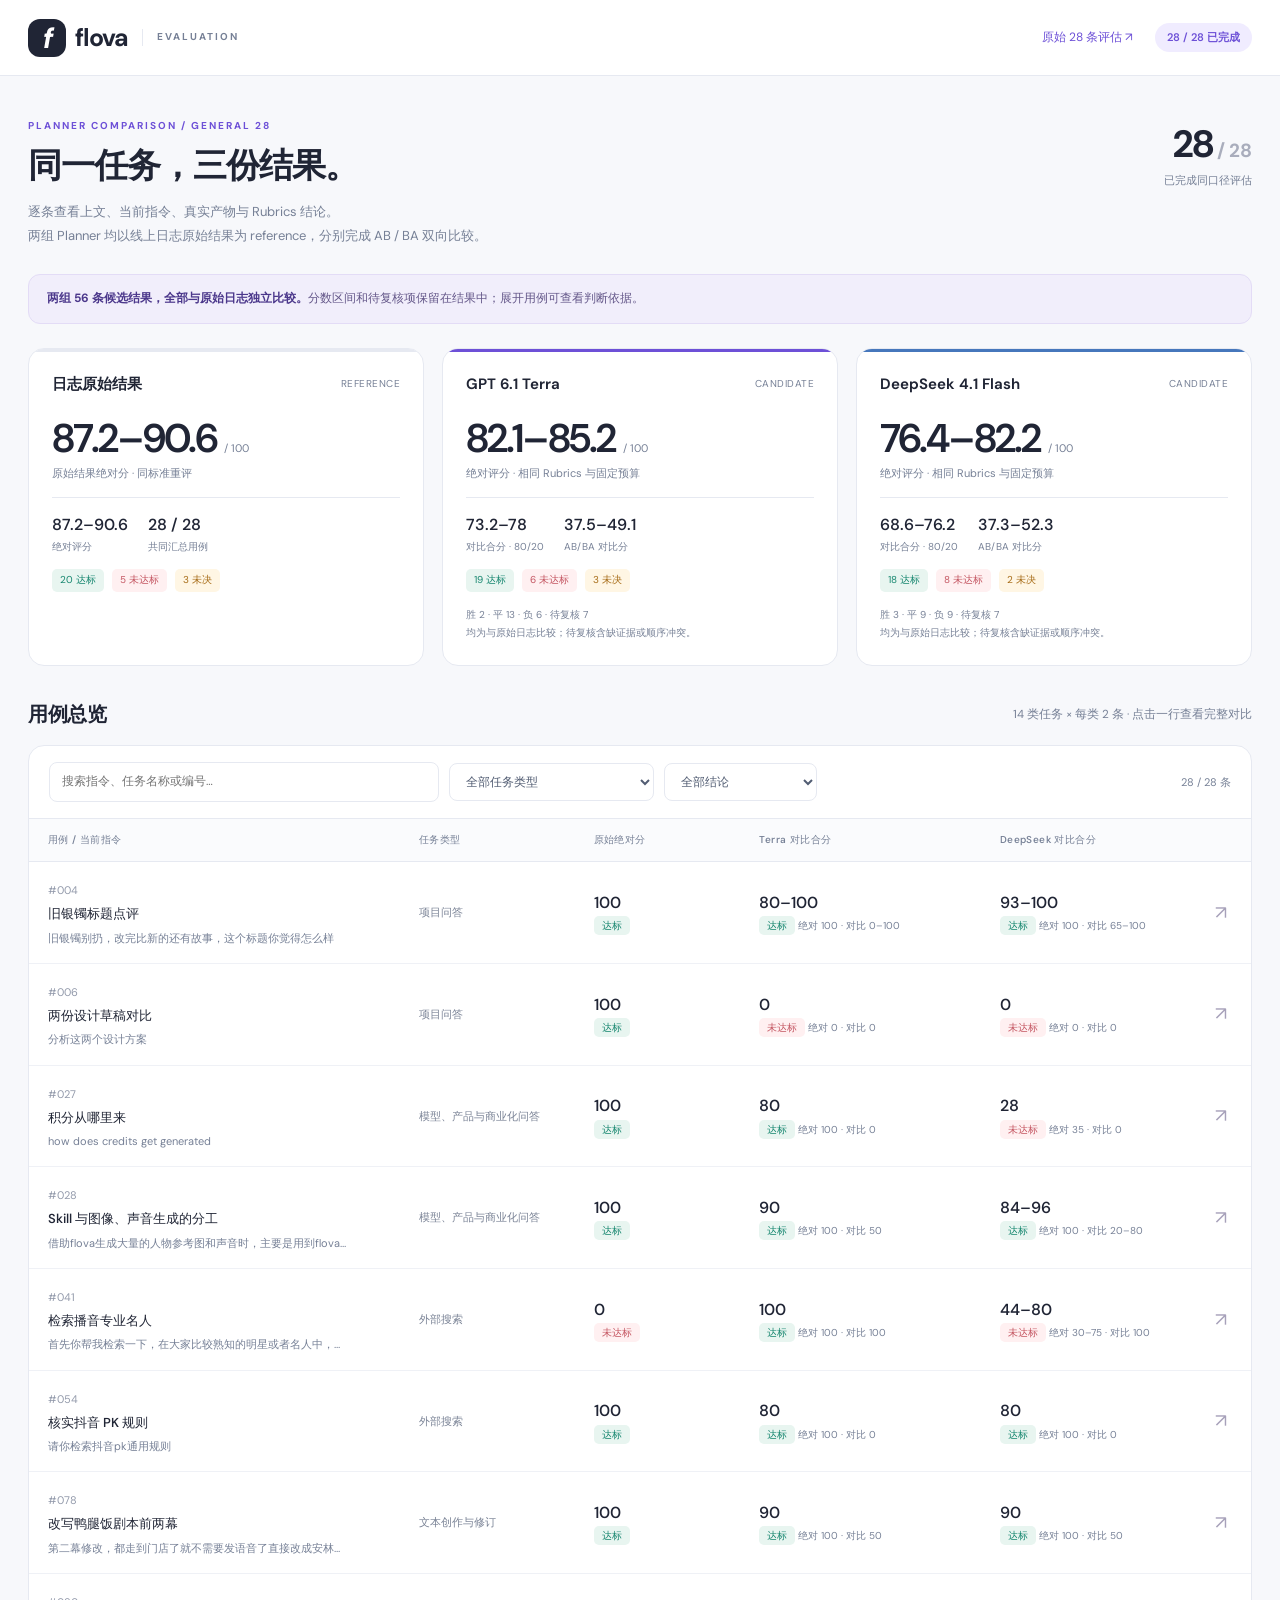
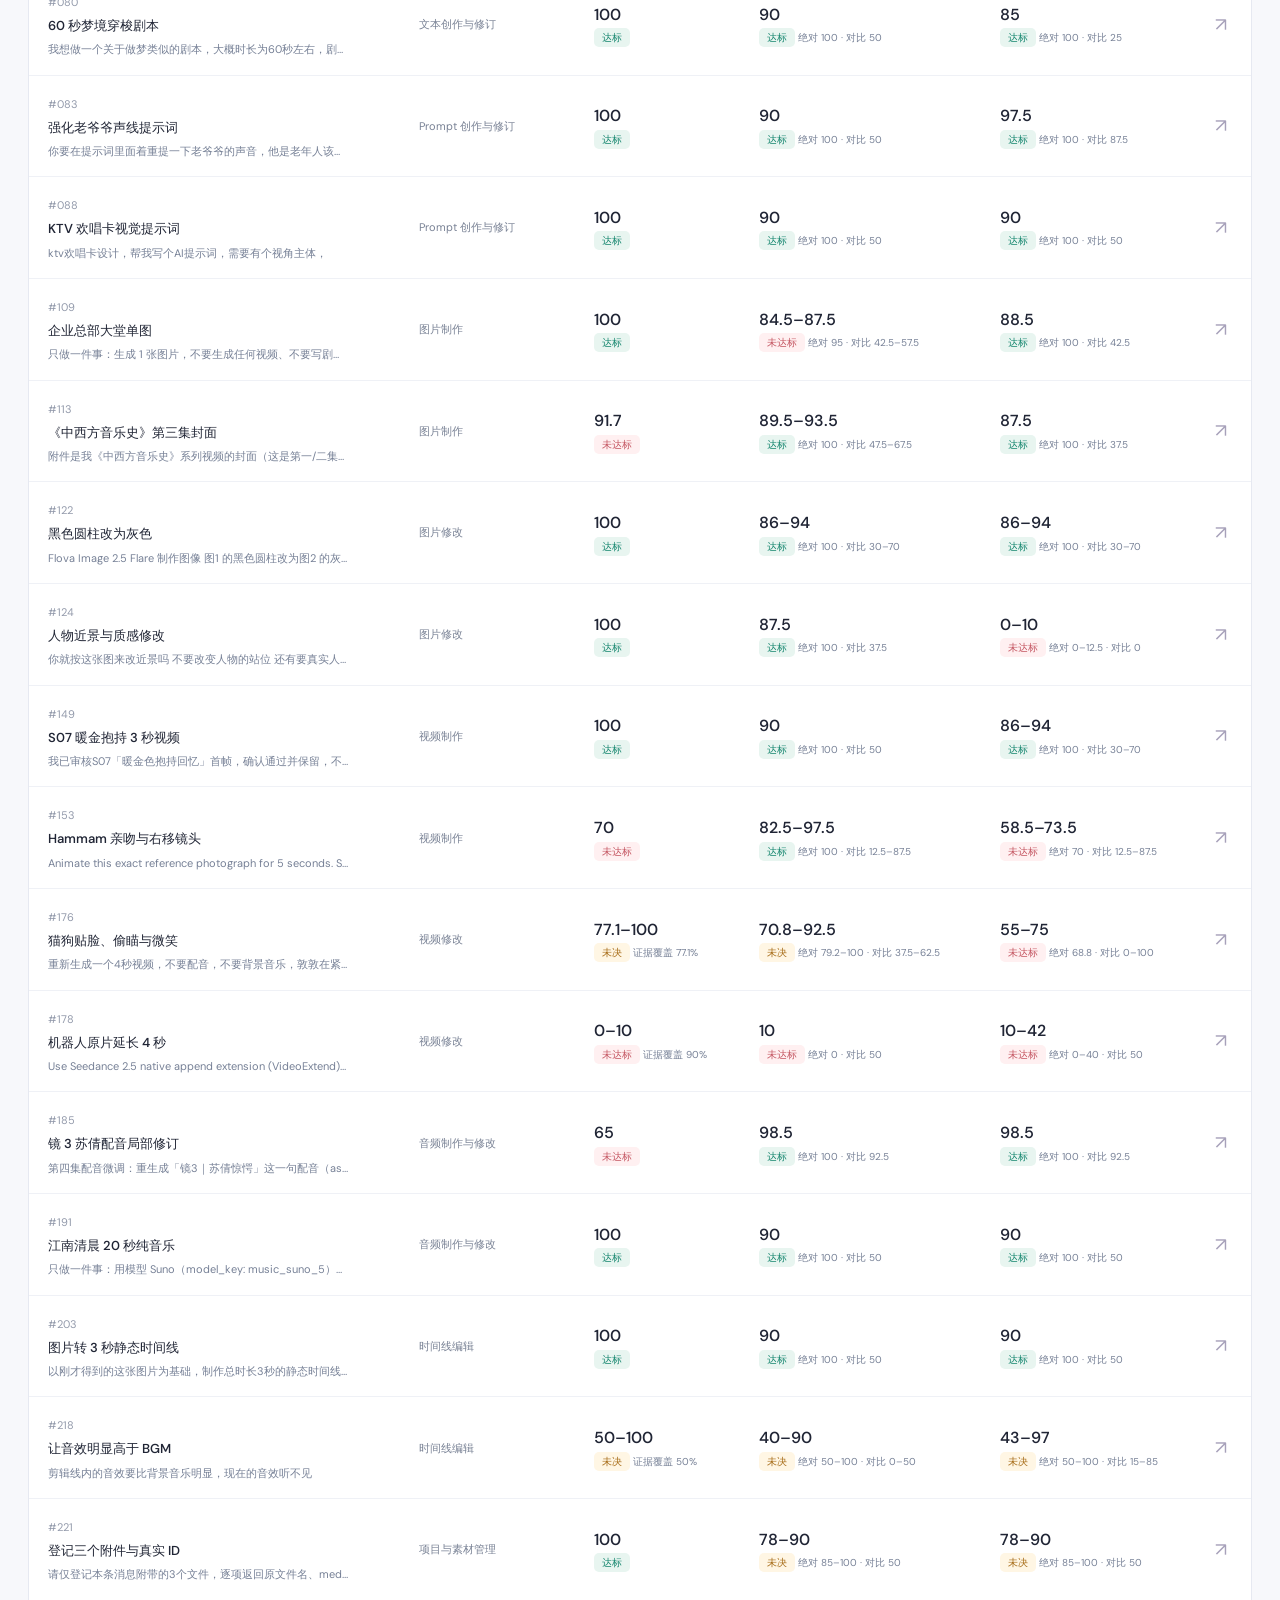
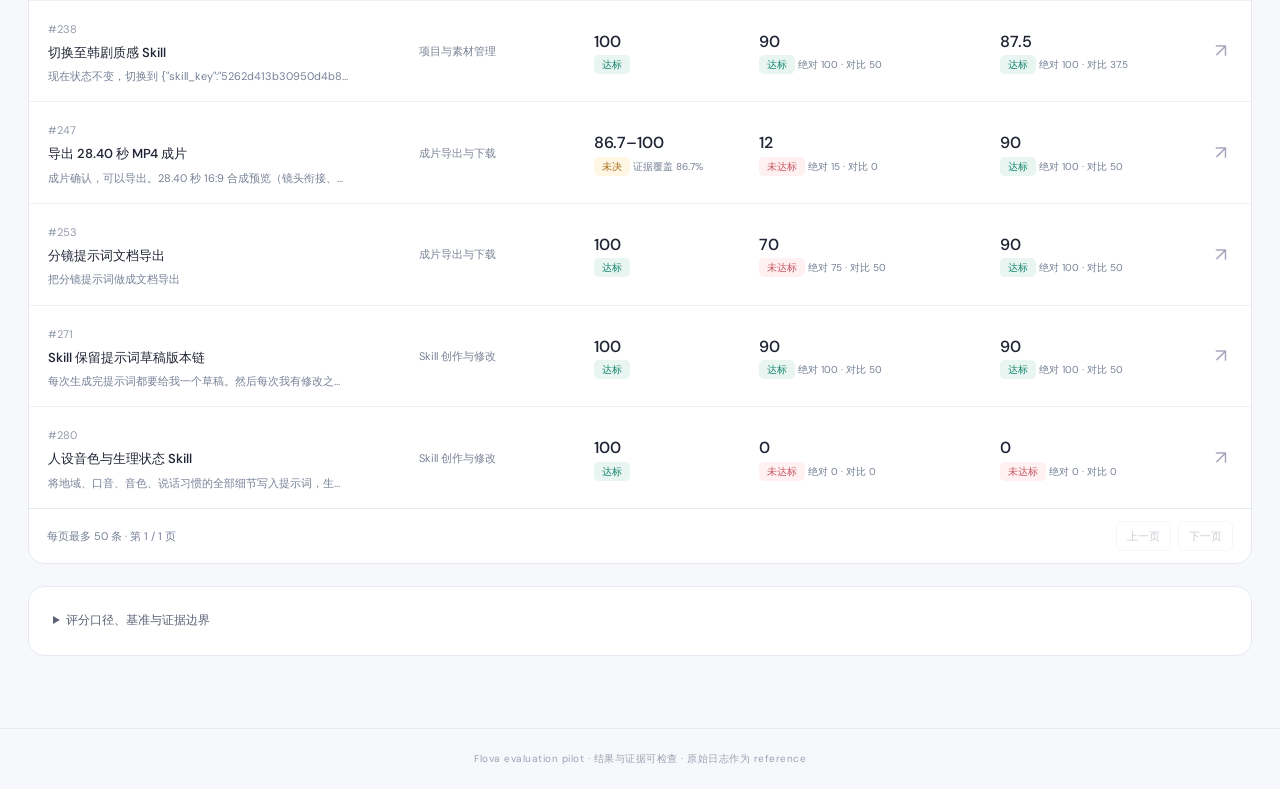
==== docs/planner-comparison/index.html @ 3f425735 "Publish 28-case planner comparison with multimodal judgments" ====
<!doctype html><html lang="zh-CN"><head><meta charset="utf-8"><meta name="viewport" content="width=device-width,initial-scale=1"><title>Flova · Planner 评估对比</title><meta name="description" content="28 条同题评估：历史原始结果、GPT 6.1 Terra 与 DeepSeek 4.1 Flash。逐项 Rubrics、真实产物、AB/BA 双向比较与评分证据。"><link rel="stylesheet" href="styles.css"></head><body>
<header class="topbar"><a class="brand" href="#"><span class="brandmark">f</span>flova <span class="brandtype">EVALUATION</span></a><div class="toplinks"><a href="../">原始 28 条评估 ↗</a><span class="livepill" id="phase">正在载入</span></div></header>
<main id="app"><div class="loading">正在载入评估结果…</div></main><footer>Flova evaluation pilot · 结果与证据可检查 · 原始日志作为 reference</footer><dialog id="evidence-dialog"><div class="dialoghead"><strong id="evidence-title">证据</strong><button aria-label="关闭证据" id="close-dialog">✕</button></div><pre id="evidence-content"></pre></dialog><script src="app.js"></script></body></html>
---- docs/planner-comparison/styles.css ----
@import url('https://fonts.googleapis.com/css2?family=DM+Sans:wght@400;500;600;700&display=swap');
:root{--bg:#f7f8fb;--paper:#fff;--ink:#202535;--muted:#768096;--line:#e6e9f1;--purple:#6d50d7;--purplebg:#f0ecff;--green:#15866e;--greenbg:#e8f5f0;--red:#c45561;--redbg:#fff0f1;--amber:#a66b16;--amberbg:#fff6e4;--blue:#4677bc;--radius:16px}*{box-sizing:border-box}body{margin:0;background:var(--bg);color:var(--ink);font:14px/1.65 'DM Sans',-apple-system,BlinkMacSystemFont,'PingFang SC','Microsoft YaHei',sans-serif}button,input,select{font:inherit}button,a,summary{ -webkit-tap-highlight-color:transparent}button{cursor:pointer}a{color:var(--purple);text-decoration:none}a:hover{text-decoration:underline}.topbar{height:76px;display:flex;align-items:center;justify-content:space-between;padding:0 max(28px,calc((100vw - 1400px)/2));border-bottom:1px solid var(--line);background:#fff}.brand{display:flex;align-items:center;gap:9px;font-size:25px;font-weight:700;letter-spacing:-1px;color:var(--ink)}.brand:hover{text-decoration:none}.brandmark{background:var(--ink);color:#fff;border-radius:12px;font-size:29px;line-height:38px;text-align:center;width:38px;font-style:italic}.brandtype{font-size:10px;letter-spacing:2px;color:var(--muted);border-left:1px solid var(--line);padding-left:14px;margin-left:5px}.toplinks{display:flex;align-items:center;gap:22px;font-size:12px}.livepill{background:var(--purplebg);color:var(--purple);padding:5px 12px;border-radius:30px;font-size:11px;font-weight:600}main{max-width:1456px;padding:42px 28px 72px;margin:auto}.eyebrow{font-size:10px;letter-spacing:2px;font-weight:700;color:var(--purple);text-transform:uppercase}.hero{display:flex;align-items:flex-start;justify-content:space-between;gap:25px;margin-bottom:26px}h1{font-size:34px;line-height:1.3;letter-spacing:-1px;margin:9px 0 12px;font-weight:650}h2{font-size:20px;letter-spacing:-.4px;margin:0 0 14px}h3{font-size:15px;margin:0 0 8px}p{margin:8px 0 12px}.sub{color:var(--muted);font-size:13px;max-width:800px;line-height:1.85}.heroindex{min-width:125px;text-align:right;margin-top:6px}.heroindex strong{font-size:38px;line-height:1.1;letter-spacing:-2px}.heroindex span{display:block;font-size:11px;color:var(--muted);margin-top:5px}.panel{background:var(--paper);border:1px solid var(--line);border-radius:var(--radius);padding:24px}.notice{background:#f1eefb;border:1px solid #e3dcf6;border-radius:12px;padding:14px 18px;font-size:12px;color:#645789;margin-bottom:24px}.notice strong{color:#4b378b}.cards{display:grid;grid-template-columns:repeat(3,minmax(0,1fr));gap:18px;margin-bottom:26px}.metriccard{padding:23px;background:#fff;border-radius:var(--radius);border:1px solid var(--line);position:relative;overflow:hidden}.metriccard::before{content:'';position:absolute;left:0;top:0;right:0;height:3px;background:var(--line)}.metriccard.terra::before{background:var(--purple)}.metriccard.deepseek::before{background:var(--blue)}.modelhead{display:flex;align-items:center;justify-content:space-between;gap:12px}.modelname{font-size:15px;font-weight:650}.modelrole{font-size:10px;letter-spacing:.5px;color:var(--muted)}.bigscore{font-size:40px;line-height:1.3;font-weight:600;letter-spacing:-2px;margin:16px 0 0}.bigscore small{font-size:11px;color:var(--muted);letter-spacing:0;font-weight:400;margin-left:8px}.metriccaption{color:var(--muted);font-size:11px;margin:0 0 15px}.minorstats{display:flex;gap:20px;border-top:1px solid var(--line);padding-top:14px}.minorstats div{display:flex;flex-direction:column}.minorstats strong{font-size:16px;font-weight:550}.minorstats span{font-size:10px;color:var(--muted)}.tags{display:flex;gap:8px;flex-wrap:wrap;margin-top:14px}.tag{font-size:10px;border-radius:5px;padding:3px 8px;background:#f0f2f6;color:#748096;white-space:nowrap}.tag.pass,.tag.P{color:var(--green);background:var(--greenbg)}.tag.fail,.tag.F{color:var(--red);background:var(--redbg)}.tag.undetermined,.tag.U{color:var(--amber);background:var(--amberbg)}.tag.B{background:#f2e9ed;color:#966378}.sectionhead{display:flex;align-items:center;justify-content:space-between;gap:20px;margin:32px 0 14px}.sectionhead h2{margin:0}.sectionhead small{color:var(--muted)}.filters{display:flex;gap:10px;padding:16px 20px;border-bottom:1px solid var(--line);align-items:center;flex-wrap:wrap}.filters input,.filters select{border:1px solid var(--line);border-radius:8px;padding:9px 12px;background:#fff;outline:none;color:#525d73;font-size:12px}.filters input{min-width:240px;flex:1;max-width:390px}.filters input:focus{border-color:var(--purple)}.filtercount{margin-left:auto;color:var(--muted);font-size:11px}.tablepanel{padding:0;overflow:hidden}.tablewrap{overflow:auto}table{width:100%;border-collapse:collapse;text-align:left}th{font-size:10px;font-weight:550;color:var(--muted);letter-spacing:.4px;background:#fafbfd;padding:13px 19px;border-bottom:1px solid var(--line);white-space:nowrap}td{padding:16px 19px;border-bottom:1px solid #eff1f6;vertical-align:middle}tbody tr{cursor:pointer;transition:background .15s}tbody tr:hover{background:#f8f6ff}tbody tr:last-child td{border-bottom:0}.caseid{font-size:11px;color:#939aab;font-variant-numeric:tabular-nums}.casetitle{font-size:13px;font-weight:550;display:block;margin:2px 0 4px;max-width:280px}.querypreview{font-size:11px;color:var(--muted);max-width:300px;white-space:nowrap;text-overflow:ellipsis;overflow:hidden}.cellscore{font-size:16px;font-weight:550;font-variant-numeric:tabular-nums}.cellsub{font-size:10px;color:var(--muted);display:block;margin-top:2px}.grouplabel{font-size:11px;color:#798295}.arrow{font-size:19px;color:#a7a1ba}.muted{color:var(--muted)}.method{margin-top:22px}.method summary{font-size:12px;color:#5b6275;cursor:pointer;font-weight:550}.method ol{padding-left:20px;font-size:12px;color:#798096;line-height:1.9}.method .limits{border-top:1px solid var(--line);padding-top:14px;margin-top:12px;color:var(--amber)}footer{border-top:1px solid var(--line);color:#9ba2b2;padding:22px;text-align:center;font-size:10px;letter-spacing:.5px}.back{display:inline-flex;align-items:center;gap:8px;font-size:12px;margin-bottom:25px}.querypanel{border-left:3px solid var(--purple);margin-bottom:16px;padding:23px 26px;background:#fff;border-radius:0 14px 14px 0;border-top:1px solid var(--line);border-right:1px solid var(--line);border-bottom:1px solid var(--line)}.querypanel .label{font-size:10px;color:var(--purple);letter-spacing:1px;font-weight:600;margin-bottom:10px}.querytext{white-space:pre-wrap;font-size:15px;line-height:1.9}.history{margin-bottom:26px;padding:0}.history>summary{padding:16px 22px;cursor:pointer;font-size:12px;color:#647087}.historybody{border-top:1px solid var(--line);max-height:520px;overflow:auto;padding:18px 22px}.message{border-left:2px solid #e5e9ef;padding:0 0 20px 17px;margin:0 0 8px}.message.user{border-left-color:#ab98e7}.messagerole{font-size:10px;color:var(--muted);margin-bottom:6px}.messagebody{white-space:pre-wrap;font-size:12px;line-height:1.9}.messagebody:empty{display:none}.columns{display:grid;grid-template-columns:repeat(3,minmax(0,1fr));gap:18px}.resultcard{padding:0;overflow:hidden;min-width:0;align-self:start}.resulthead{padding:18px 20px;border-bottom:1px solid var(--line);background:#fcfcfe;display:flex;align-items:center;justify-content:space-between}.resulthead .tag{font-size:9px}.response{padding:18px 20px;font-size:12px;line-height:1.9}.response details>summary{cursor:pointer;color:var(--purple);font-size:11px;margin-top:10px}.responsebody{white-space:pre-wrap;word-break:break-word}.response h3{font-size:11px;color:var(--muted);font-weight:500;margin-bottom:13px}.media{padding:0 18px 18px}.media img{width:100%;max-height:250px;object-fit:contain;background:#f0f1f5;border-radius:9px;display:block}.media video{width:100%;max-height:250px;background:#151822;border-radius:9px}.media audio{width:100%;height:38px}.media figure{margin:0 0 13px}.media figcaption{font-size:10px;color:var(--muted);margin-top:6px;word-break:break-all}.artifact{border-top:1px solid var(--line);padding:14px 20px}.artifact summary{cursor:pointer;font-size:11px;color:var(--purple)}.artifact .responsebody{max-height:520px;overflow:auto;font-size:12px;line-height:1.9;margin-top:12px}.execution{border-top:1px solid var(--line);padding:14px 20px}.execution>summary{cursor:pointer;font-size:11px;color:#7c7890}.event{border-bottom:1px solid var(--line);padding:8px 0;font-size:10px;color:#6c7488}.event:last-child{border:0}.event details summary{cursor:pointer}.event pre,.raw{font-size:10px;white-space:pre-wrap;overflow:auto;max-height:300px;background:#f7f8fb;padding:10px;border-radius:6px}.rubricgrid{display:grid;grid-template-columns:minmax(250px,1.1fr) repeat(3,minmax(180px,1fr));gap:0}.rubricgrid>div{padding:15px 18px;border-bottom:1px solid var(--line);min-width:0}.rubricgrid .rhead{font-size:11px;font-weight:600;background:#fafbfd}.rubricgrid .rstandard{font-size:12px;line-height:1.85}.criterionname{font-size:10px;color:var(--purple);font-weight:600;letter-spacing:.4px}.weight{font-size:10px;color:var(--muted);margin:7px 0}.rubricreason{font-size:11px;color:#758095;line-height:1.85;margin-top:7px}.rubricscore{font-size:12px;font-weight:600;margin:4px 0}.evidencebutton{padding:3px 7px;background:#f6f5fb;border:1px solid #e8e5f2;color:#81759e;border-radius:5px;font-size:9px;margin:4px 4px 0 0}.missing{font-size:10px;background:#fff8eb;color:#997344;border-radius:6px;padding:7px 9px;margin-top:7px;white-space:pre-wrap}.paircolumns{display:grid;grid-template-columns:repeat(2,minmax(0,1fr));gap:18px}.paircard h3{font-size:15px}.pairrow{padding:14px 0;border-top:1px solid var(--line)}.pairrow:first-of-type{margin-top:15px}.pairname{font-size:12px;font-weight:550}.pairrow .tag{margin-left:7px}.pairrow summary{cursor:pointer;font-size:10px;color:var(--purple);margin-top:6px}.pairreason{font-size:11px;line-height:1.85;color:#748096;margin:7px 0}.direction{padding:10px 12px;margin-top:9px;background:#f8f8fc;border-radius:8px;font-size:11px}.direction strong{color:#545f77}.flow{display:flex;align-items:center;gap:12px;background:#fff;border:1px solid var(--line);border-radius:12px;padding:14px 20px;margin:18px 0;font-size:12px}.flow span{color:#9da3b1}.flow strong{font-size:15px;font-weight:550}.detailnav{display:flex;gap:10px}.detailnav button{border:1px solid var(--line);background:#fff;border-radius:7px;padding:6px 12px;font-size:11px;color:#788194}.loading{padding:90px;text-align:center;color:var(--muted)}.empty{padding:40px;text-align:center;color:var(--muted)}dialog{border:1px solid var(--line);border-radius:16px;max-width:850px;width:85vw;padding:0;box-shadow:0 25px 90px #22223b33}dialog::backdrop{background:#20253570;backdrop-filter:blur(3px)}.dialoghead{padding:15px 20px;border-bottom:1px solid var(--line);display:flex;justify-content:space-between;align-items:center;font-size:12px}dialog button{border:0;background:none;color:#7e8798}dialog pre{white-space:pre-wrap;word-break:break-word;max-height:65vh;overflow:auto;margin:0;padding:20px;font-size:11px;color:#657087}.footnote{font-size:10px;color:var(--muted);line-height:1.8;margin-top:14px}.tablepanel .rubricgrid{min-width:950px}.summarybar{display:flex;align-items:center;gap:14px;flex-wrap:wrap}.summarybar .tag{font-size:11px}.sourcebar{font-size:10px;color:var(--muted);margin-top:10px;word-break:break-all}.sourcebar a{margin-right:10px}.qualitynote{border-top:1px solid var(--line);padding:16px 20px;font-size:11px;color:#6e6b84}.smallcaps{font-size:10px;letter-spacing:1px;color:var(--muted)}
@media(min-width:1500px){.rubricgrid{grid-template-columns:minmax(300px,1.15fr) repeat(3,minmax(200px,1fr))}}@media(max-width:1000px){.cards,.columns{gap:10px}.metriccard{padding:18px}.bigscore{font-size:31px}.minorstats{gap:12px}.resulthead{padding:14px}.response{padding:15px}.responsebody{font-size:11px}}@media(max-width:760px){main{padding:28px 16px 50px}.topbar{height:65px;padding:0 16px}.brandtype{display:none}.toplinks{gap:10px;font-size:10px}h1{font-size:27px}.heroindex{display:none}.cards,.columns,.paircolumns{grid-template-columns:1fr}.metriccard{padding:20px}.bigscore{font-size:36px}.minorstats{gap:30px}.filters{padding:13px}.filters input{min-width:180px;max-width:none}.filtercount{margin-left:0}.tablewrap table{min-width:880px}.notice{font-size:11px}.sectionhead{gap:8px}.sectionhead small{font-size:10px}.flow{font-size:10px;gap:8px;padding:12px}.flow strong{font-size:12px}.hero{display:block}.querytext{font-size:13px}.columns{gap:18px}.responsebody{font-size:12px}.rubricgrid>div{padding:12px 14px}}

.markdown-content{white-space:normal;overflow-wrap:anywhere}.markdown-content p{margin:9px 0;line-height:1.9}.markdown-content h3,.markdown-content h4,.markdown-content h5,.markdown-content h6{color:var(--ink);font-weight:600;line-height:1.6;margin:16px 0 8px;font-size:13px}.markdown-content ul,.markdown-content ol{padding-left:20px;margin:8px 0}.markdown-content li{padding:2px 0}.markdown-content blockquote{margin:12px 0;border-left:2px solid #c8bbef;padding:7px 12px;background:#f8f6ff;color:#6a6480}.markdown-content code{font-size:11px;background:#f4f3f8;border-radius:4px;padding:1px 4px;overflow-wrap:anywhere}.markdown-content pre{max-height:350px;overflow:auto;font-size:11px}.markdown-table-wrap{overflow:auto;margin:12px 0}.markdown-content table{font-size:11px;min-width:300px}.markdown-content th,.markdown-content td{font-size:11px;padding:8px;border:1px solid var(--line);line-height:1.8}.markdown-content tr{cursor:auto}.markdown-content hr{border:0;border-top:1px solid var(--line);margin:15px 0}.resultcard>.sourcebar{border-top:1px solid var(--line)}.paging{display:flex;justify-content:space-between;align-items:center;padding:12px 18px;font-size:11px;color:var(--muted);border-top:1px solid var(--line)}.paging button{background:#fff;border:1px solid var(--line);border-radius:6px;padding:5px 10px;color:#788194;margin-left:7px}.paging button:disabled{opacity:.4;cursor:default}.paging select{background:#fff;border:1px solid var(--line);border-radius:6px;padding:4px;color:#788194;font-size:11px}
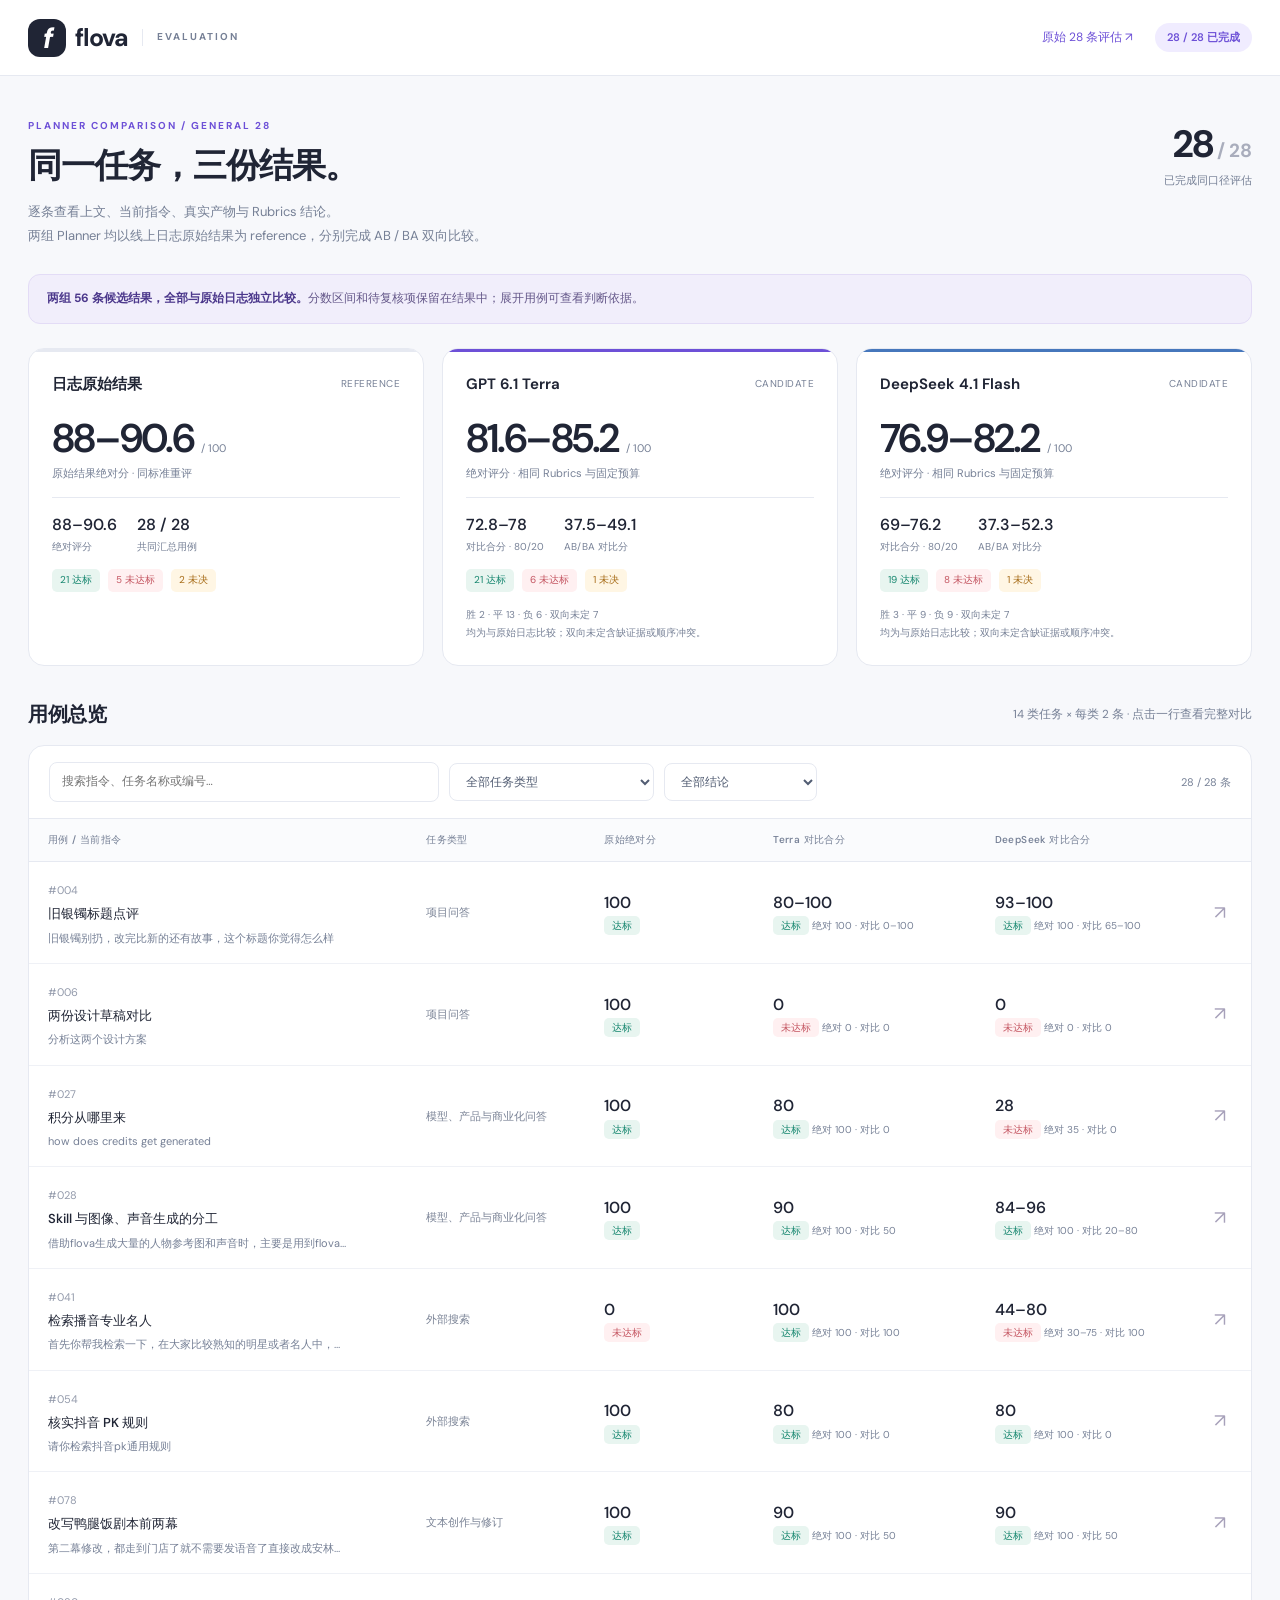
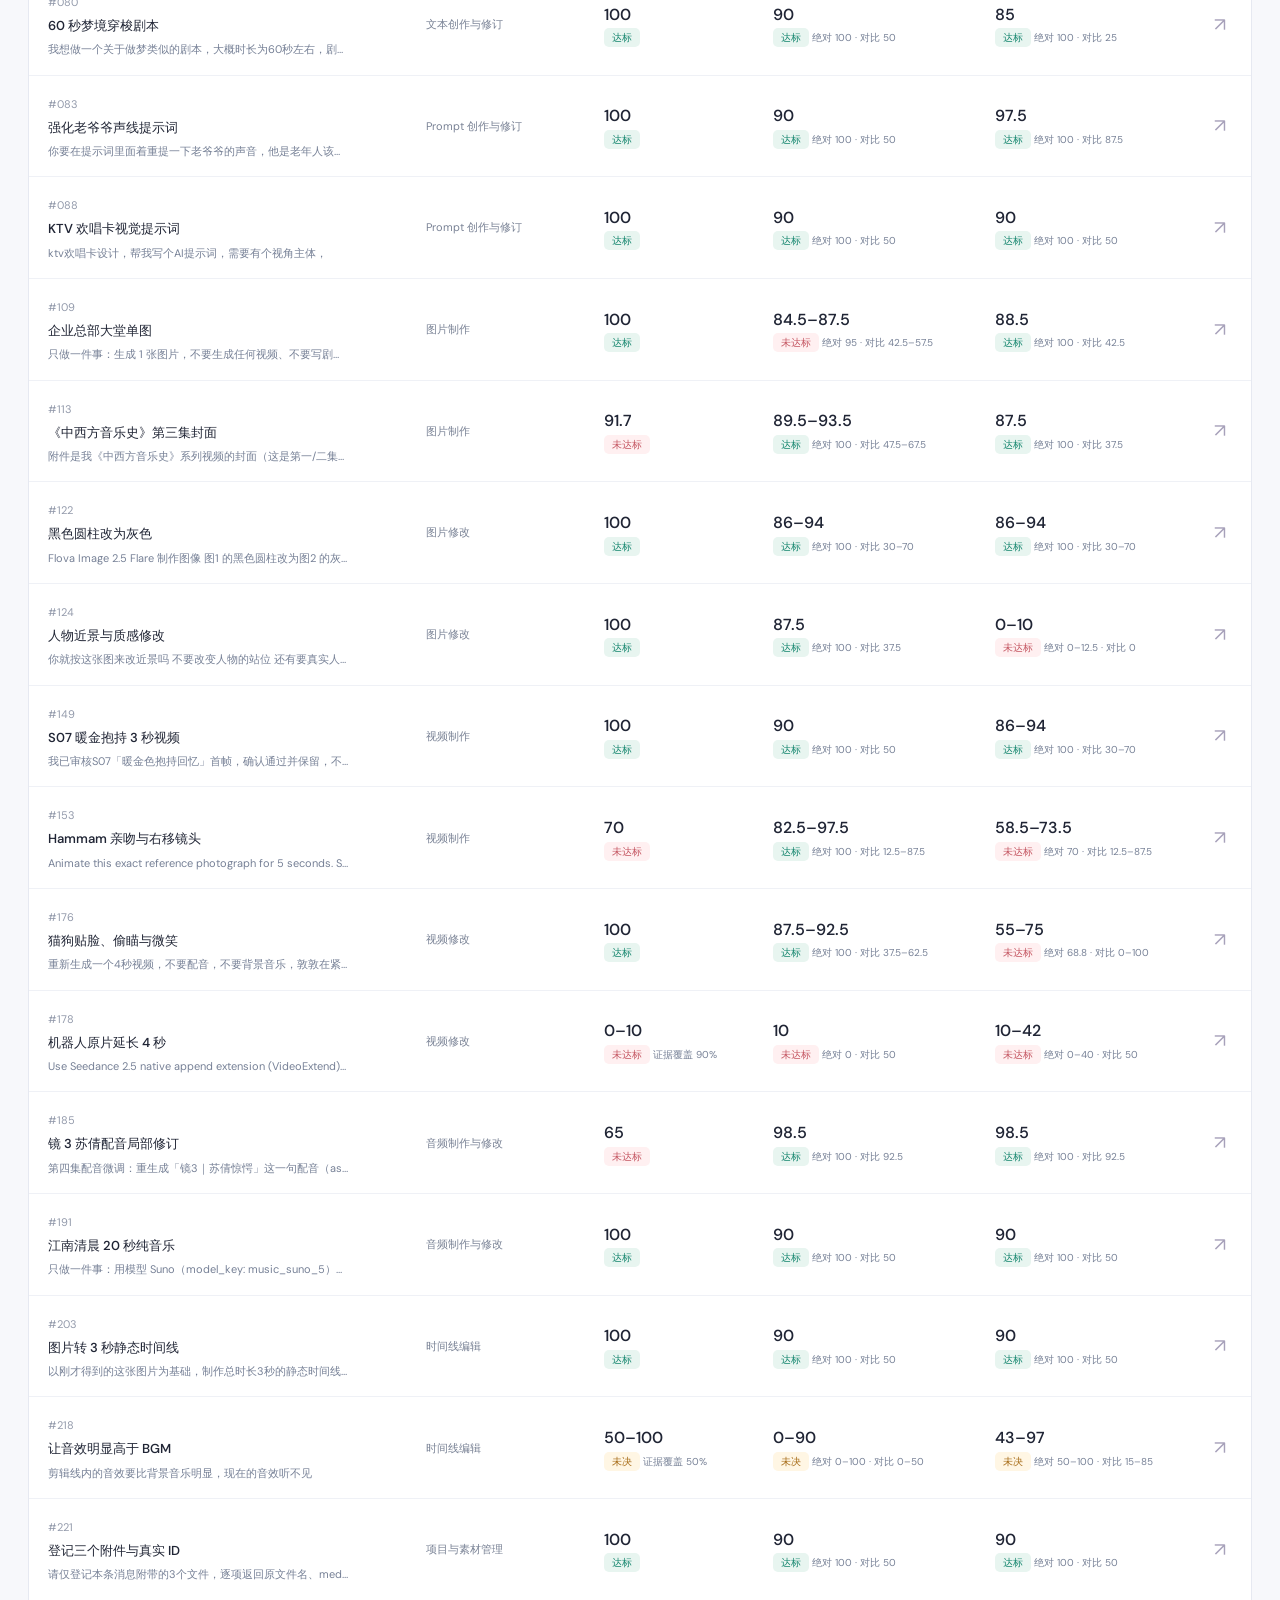
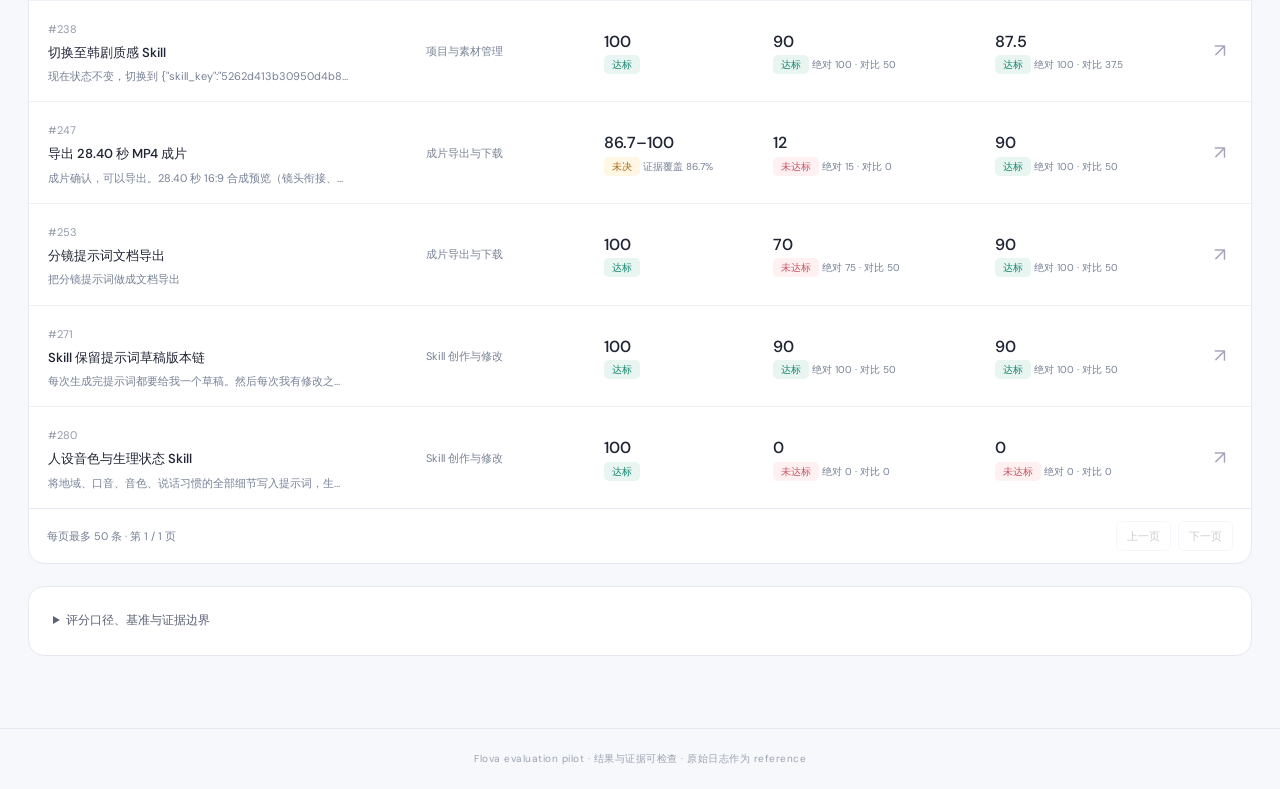
==== commit b83aa9a2: "Complete native delivery inventory and retain evaluation review notes" ====
--- a/docs/planner-comparison/index.html
+++ b/docs/planner-comparison/index.html
@@ -1,3 +1,3 @@
-<!doctype html><html lang="zh-CN"><head><meta charset="utf-8"><meta name="viewport" content="width=device-width,initial-scale=1"><title>Flova · Planner 评估对比</title><meta name="description" content="28 条同题评估：历史原始结果、GPT 6.1 Terra 与 DeepSeek 4.1 Flash。逐项 Rubrics、真实产物、AB/BA 双向比较与评分证据。"><link rel="stylesheet" href="styles.css"></head><body>
+<!doctype html><html lang="zh-CN"><head><meta charset="utf-8"><meta name="viewport" content="width=device-width,initial-scale=1"><title>Flova · Planner 评估对比</title><meta name="description" content="28 条同题评估：历史原始结果、GPT 6.1 Terra 与 DeepSeek 4.1 Flash。逐项 Rubrics、真实产物、AB/BA 双向比较与评分证据。"><link rel="stylesheet" href="styles.css?v=planner-20261106-r2"></head><body>
 <header class="topbar"><a class="brand" href="#"><span class="brandmark">f</span>flova <span class="brandtype">EVALUATION</span></a><div class="toplinks"><a href="../">原始 28 条评估 ↗</a><span class="livepill" id="phase">正在载入</span></div></header>
-<main id="app"><div class="loading">正在载入评估结果…</div></main><footer>Flova evaluation pilot · 结果与证据可检查 · 原始日志作为 reference</footer><dialog id="evidence-dialog"><div class="dialoghead"><strong id="evidence-title">证据</strong><button aria-label="关闭证据" id="close-dialog">✕</button></div><pre id="evidence-content"></pre></dialog><script src="app.js"></script></body></html>
+<main id="app"><div class="loading">正在载入评估结果…</div></main><footer>Flova evaluation pilot · 结果与证据可检查 · 原始日志作为 reference</footer><dialog id="evidence-dialog"><div class="dialoghead"><strong id="evidence-title">证据</strong><button aria-label="关闭证据" id="close-dialog">✕</button></div><pre id="evidence-content"></pre></dialog><script src="app.js?v=planner-20261106-r2"></script></body></html>
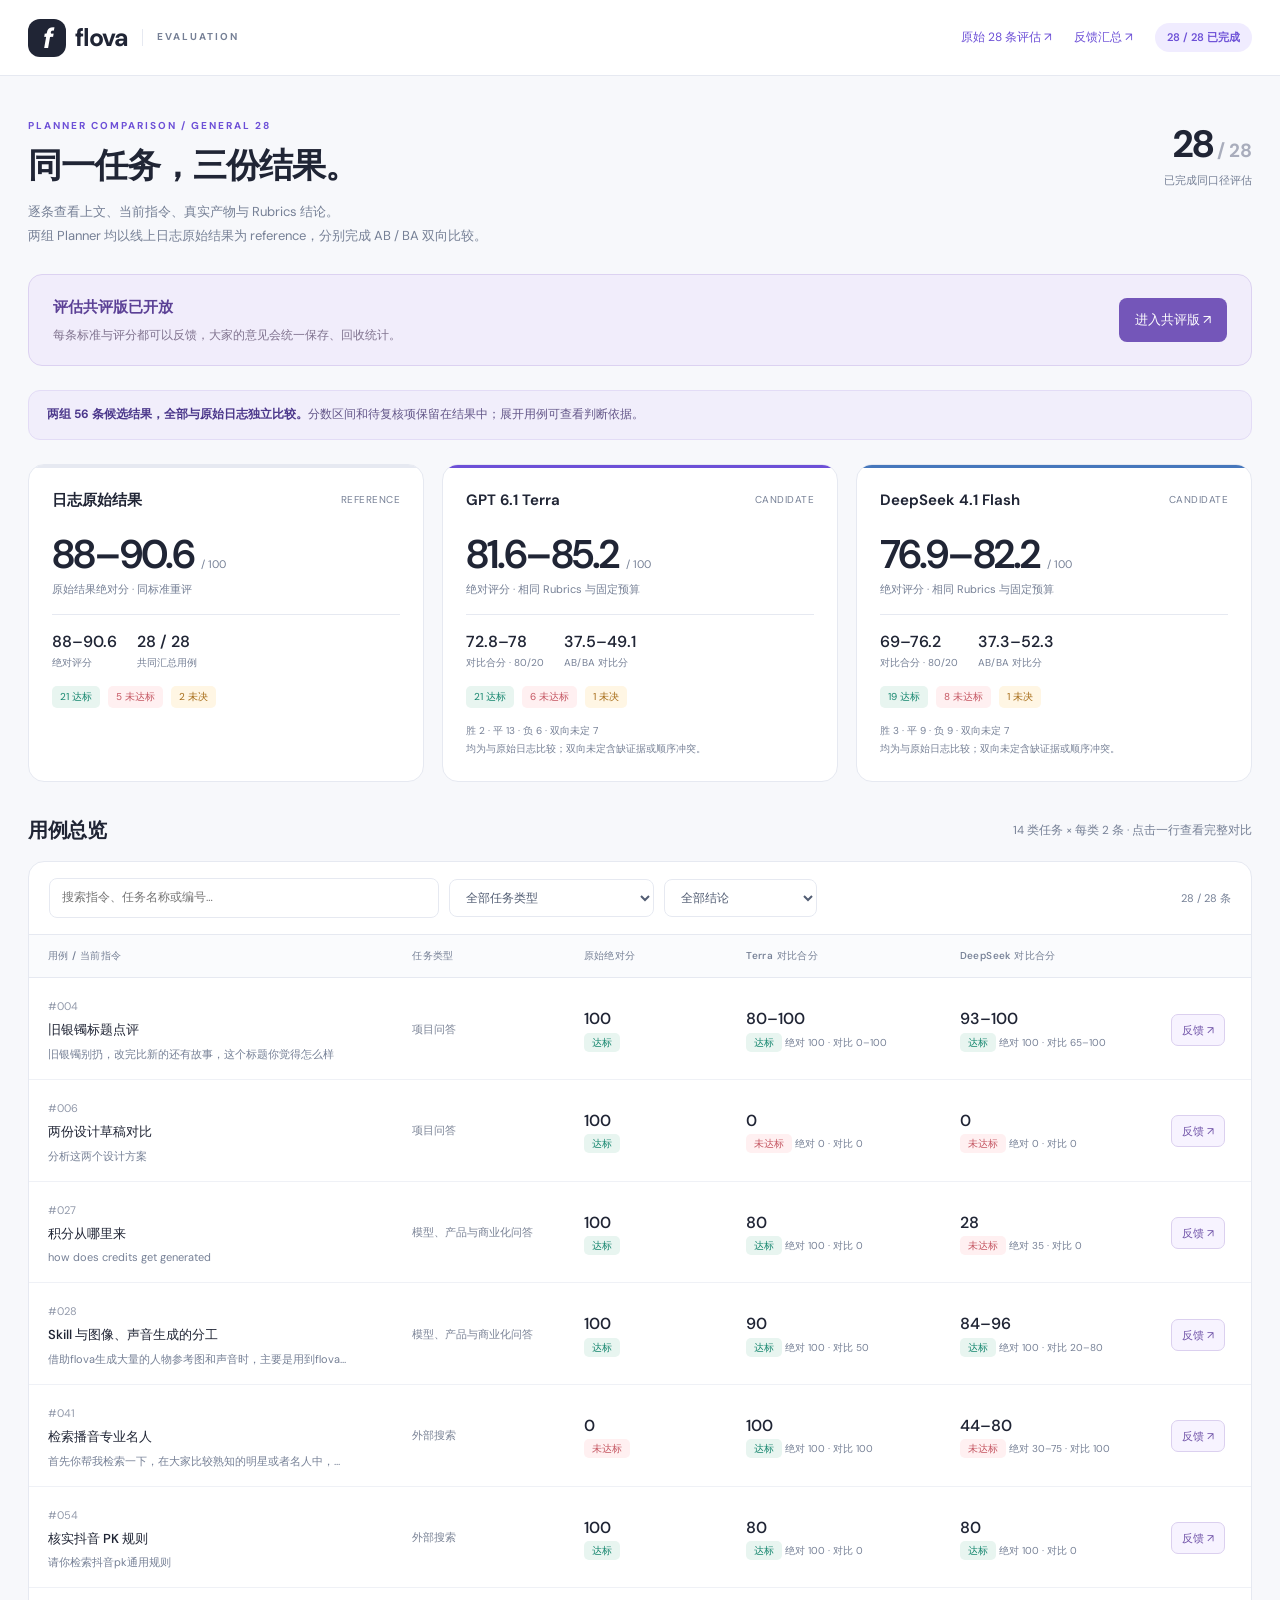
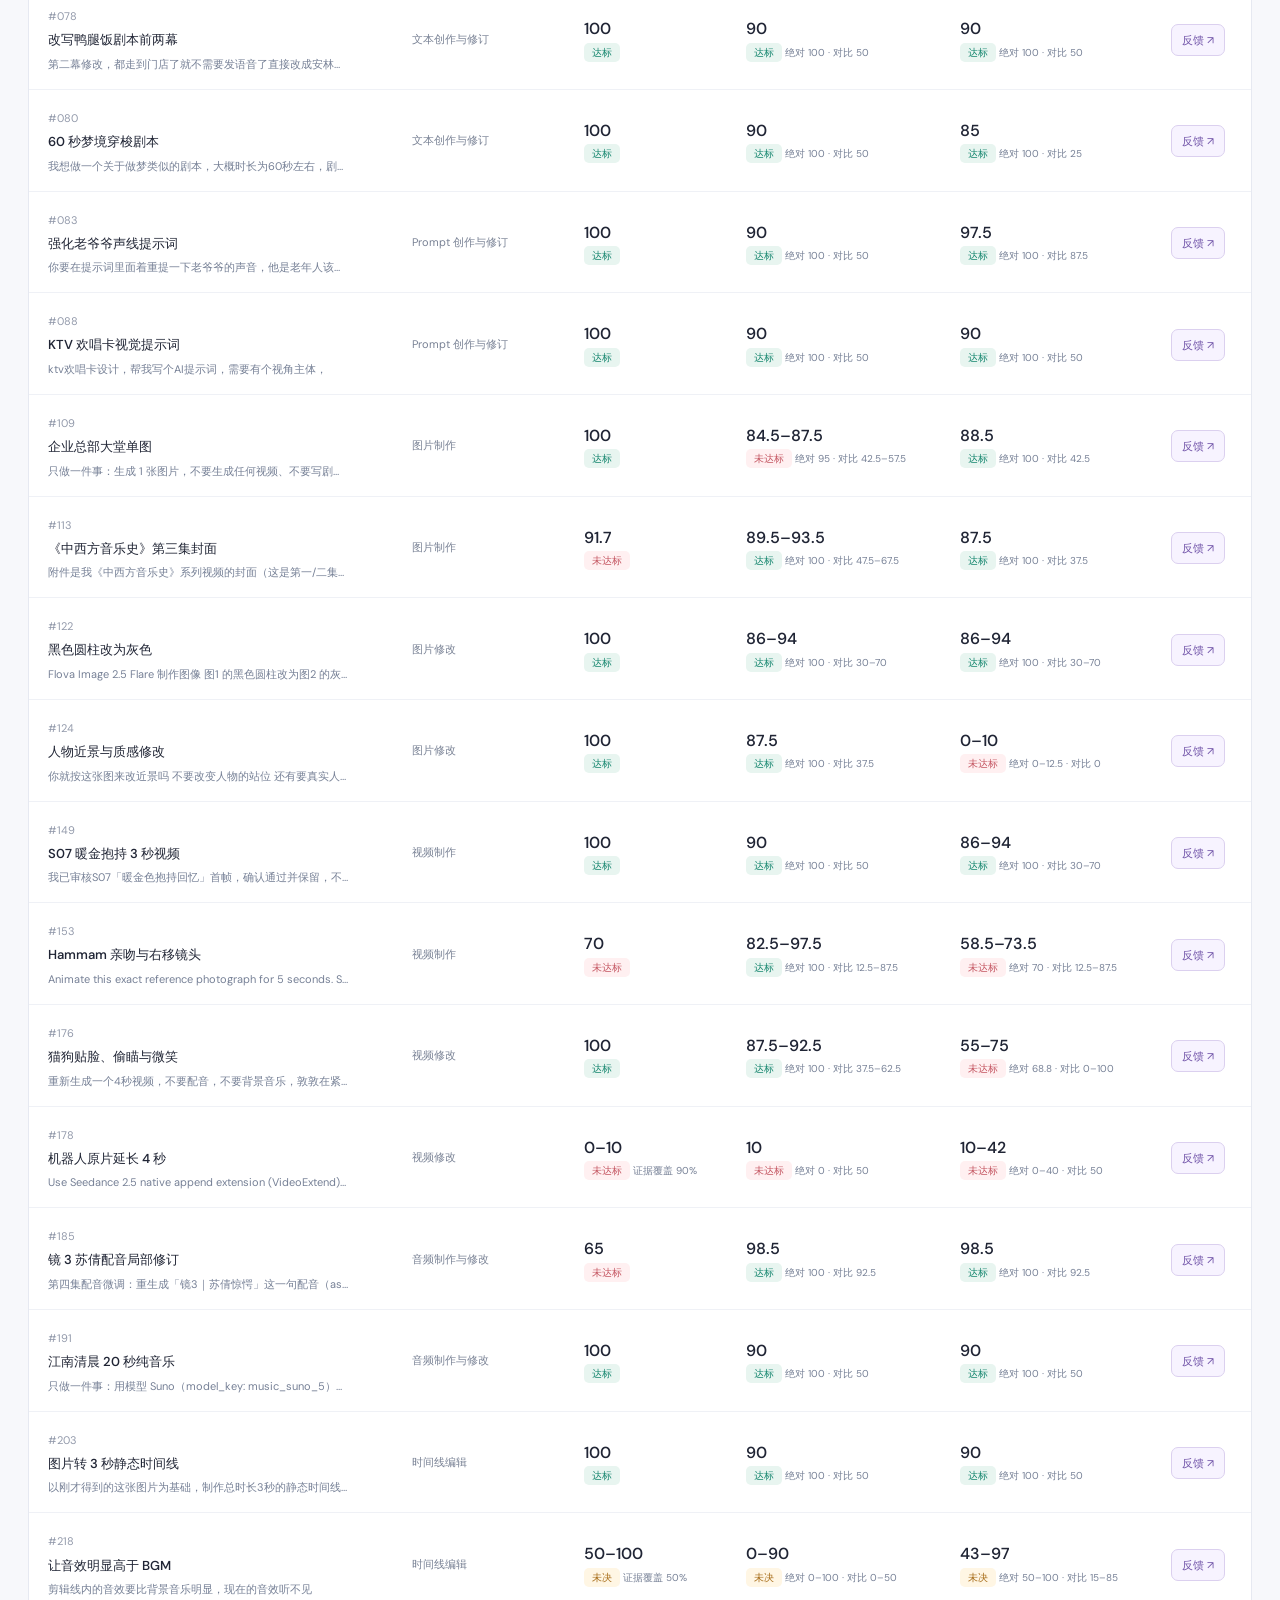
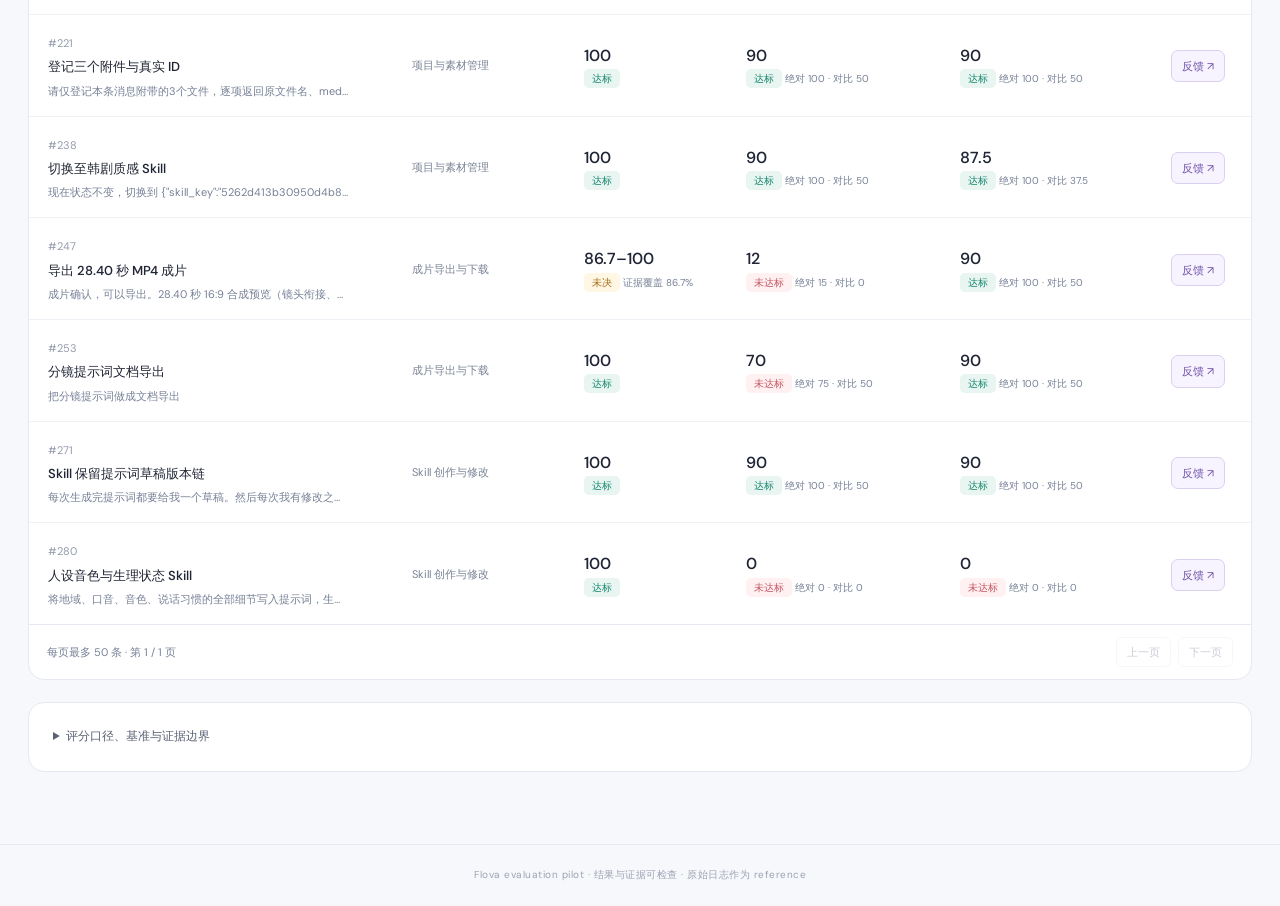
==== commit 40bfef8a: "Link each rubric and judgment to shared feedback collection" ====
--- a/docs/planner-comparison/index.html
+++ b/docs/planner-comparison/index.html
@@ -1,3 +1,3 @@
-<!doctype html><html lang="zh-CN"><head><meta charset="utf-8"><meta name="viewport" content="width=device-width,initial-scale=1"><title>Flova · Planner 评估对比</title><meta name="description" content="28 条同题评估：历史原始结果、GPT 6.1 Terra 与 DeepSeek 4.1 Flash。逐项 Rubrics、真实产物、AB/BA 双向比较与评分证据。"><link rel="stylesheet" href="styles.css?v=planner-20261106-r2"></head><body>
-<header class="topbar"><a class="brand" href="#"><span class="brandmark">f</span>flova <span class="brandtype">EVALUATION</span></a><div class="toplinks"><a href="../">原始 28 条评估 ↗</a><span class="livepill" id="phase">正在载入</span></div></header>
-<main id="app"><div class="loading">正在载入评估结果…</div></main><footer>Flova evaluation pilot · 结果与证据可检查 · 原始日志作为 reference</footer><dialog id="evidence-dialog"><div class="dialoghead"><strong id="evidence-title">证据</strong><button aria-label="关闭证据" id="close-dialog">✕</button></div><pre id="evidence-content"></pre></dialog><script src="app.js?v=planner-20261106-r2"></script></body></html>
+<!doctype html><html lang="zh-CN"><head><meta charset="utf-8"><meta name="viewport" content="width=device-width,initial-scale=1"><title>Flova · Planner 评估对比</title><meta name="description" content="28 条同题评估：历史原始结果、GPT 6.1 Terra 与 DeepSeek 4.1 Flash。逐项 Rubrics、真实产物、AB/BA 双向比较与评分证据。"><link rel="stylesheet" href="styles.css?v=feedback-20261106-r1"></head><body>
+<header class="topbar"><a class="brand" href="#"><span class="brandmark">f</span>flova <span class="brandtype">EVALUATION</span></a><div class="toplinks"><a href="../">原始 28 条评估 ↗</a><a href="https://flova-evaluation-feedback.qiya649018.chatgpt.site/feedback/index.html" target="_blank" rel="noopener">反馈汇总 ↗</a><span class="livepill" id="phase">正在载入</span></div></header>
+<main id="app"><div class="loading">正在载入评估结果…</div></main><footer>Flova evaluation pilot · 结果与证据可检查 · 原始日志作为 reference</footer><dialog id="evidence-dialog"><div class="dialoghead"><strong id="evidence-title">证据</strong><button aria-label="关闭证据" id="close-dialog">✕</button></div><pre id="evidence-content"></pre></dialog><script src="app.js?v=planner-20261106-r2"></script><script src="collaborate.js?v=feedback-20261106-r1"></script></body></html>
--- a/docs/planner-comparison/styles.css
+++ b/docs/planner-comparison/styles.css
@@ -3,3 +3,5 @@
 @media(min-width:1500px){.rubricgrid{grid-template-columns:minmax(300px,1.15fr) repeat(3,minmax(200px,1fr))}}@media(max-width:1000px){.cards,.columns{gap:10px}.metriccard{padding:18px}.bigscore{font-size:31px}.minorstats{gap:12px}.resulthead{padding:14px}.response{padding:15px}.responsebody{font-size:11px}}@media(max-width:760px){main{padding:28px 16px 50px}.topbar{height:65px;padding:0 16px}.brandtype{display:none}.toplinks{gap:10px;font-size:10px}h1{font-size:27px}.heroindex{display:none}.cards,.columns,.paircolumns{grid-template-columns:1fr}.metriccard{padding:20px}.bigscore{font-size:36px}.minorstats{gap:30px}.filters{padding:13px}.filters input{min-width:180px;max-width:none}.filtercount{margin-left:0}.tablewrap table{min-width:880px}.notice{font-size:11px}.sectionhead{gap:8px}.sectionhead small{font-size:10px}.flow{font-size:10px;gap:8px;padding:12px}.flow strong{font-size:12px}.hero{display:block}.querytext{font-size:13px}.columns{gap:18px}.responsebody{font-size:12px}.rubricgrid>div{padding:12px 14px}}
 
 .markdown-content{white-space:normal;overflow-wrap:anywhere}.markdown-content p{margin:9px 0;line-height:1.9}.markdown-content h3,.markdown-content h4,.markdown-content h5,.markdown-content h6{color:var(--ink);font-weight:600;line-height:1.6;margin:16px 0 8px;font-size:13px}.markdown-content ul,.markdown-content ol{padding-left:20px;margin:8px 0}.markdown-content li{padding:2px 0}.markdown-content blockquote{margin:12px 0;border-left:2px solid #c8bbef;padding:7px 12px;background:#f8f6ff;color:#6a6480}.markdown-content code{font-size:11px;background:#f4f3f8;border-radius:4px;padding:1px 4px;overflow-wrap:anywhere}.markdown-content pre{max-height:350px;overflow:auto;font-size:11px}.markdown-table-wrap{overflow:auto;margin:12px 0}.markdown-content table{font-size:11px;min-width:300px}.markdown-content th,.markdown-content td{font-size:11px;padding:8px;border:1px solid var(--line);line-height:1.8}.markdown-content tr{cursor:auto}.markdown-content hr{border:0;border-top:1px solid var(--line);margin:15px 0}.resultcard>.sourcebar{border-top:1px solid var(--line)}.paging{display:flex;justify-content:space-between;align-items:center;padding:12px 18px;font-size:11px;color:var(--muted);border-top:1px solid var(--line)}.paging button{background:#fff;border:1px solid var(--line);border-radius:6px;padding:5px 10px;color:#788194;margin-left:7px}.paging button:disabled{opacity:.4;cursor:default}.paging select{background:#fff;border:1px solid var(--line);border-radius:6px;padding:4px;color:#788194;font-size:11px}
+
+.collab-banner{display:flex;gap:24px;align-items:center;padding:20px 24px;margin:0 0 24px;background:#f1edfb;border:1px solid #dcd2f1;border-radius:14px}.collab-banner>div{flex:1}.collab-banner strong{display:block;font-size:15px;color:#5c4196}.collab-banner span{display:block;font-size:12px;line-height:1.7;color:#80738f;margin-top:5px}.collab-main{font-size:13px;background:#7456b9;color:white;padding:11px 16px;border-radius:8px;white-space:nowrap}.collab-feedback{display:inline-block;padding:6px 10px;font-size:11px;border:1px solid #dbd0ef;border-radius:7px;background:#f7f3ff;color:#7154a9;margin-top:12px;white-space:nowrap}td .collab-feedback{margin:0}.collab-feedback:hover{background:#e8dff8}@media(max-width:700px){.collab-banner{flex-wrap:wrap;padding:16px}.collab-banner>div{flex-basis:100%}}
